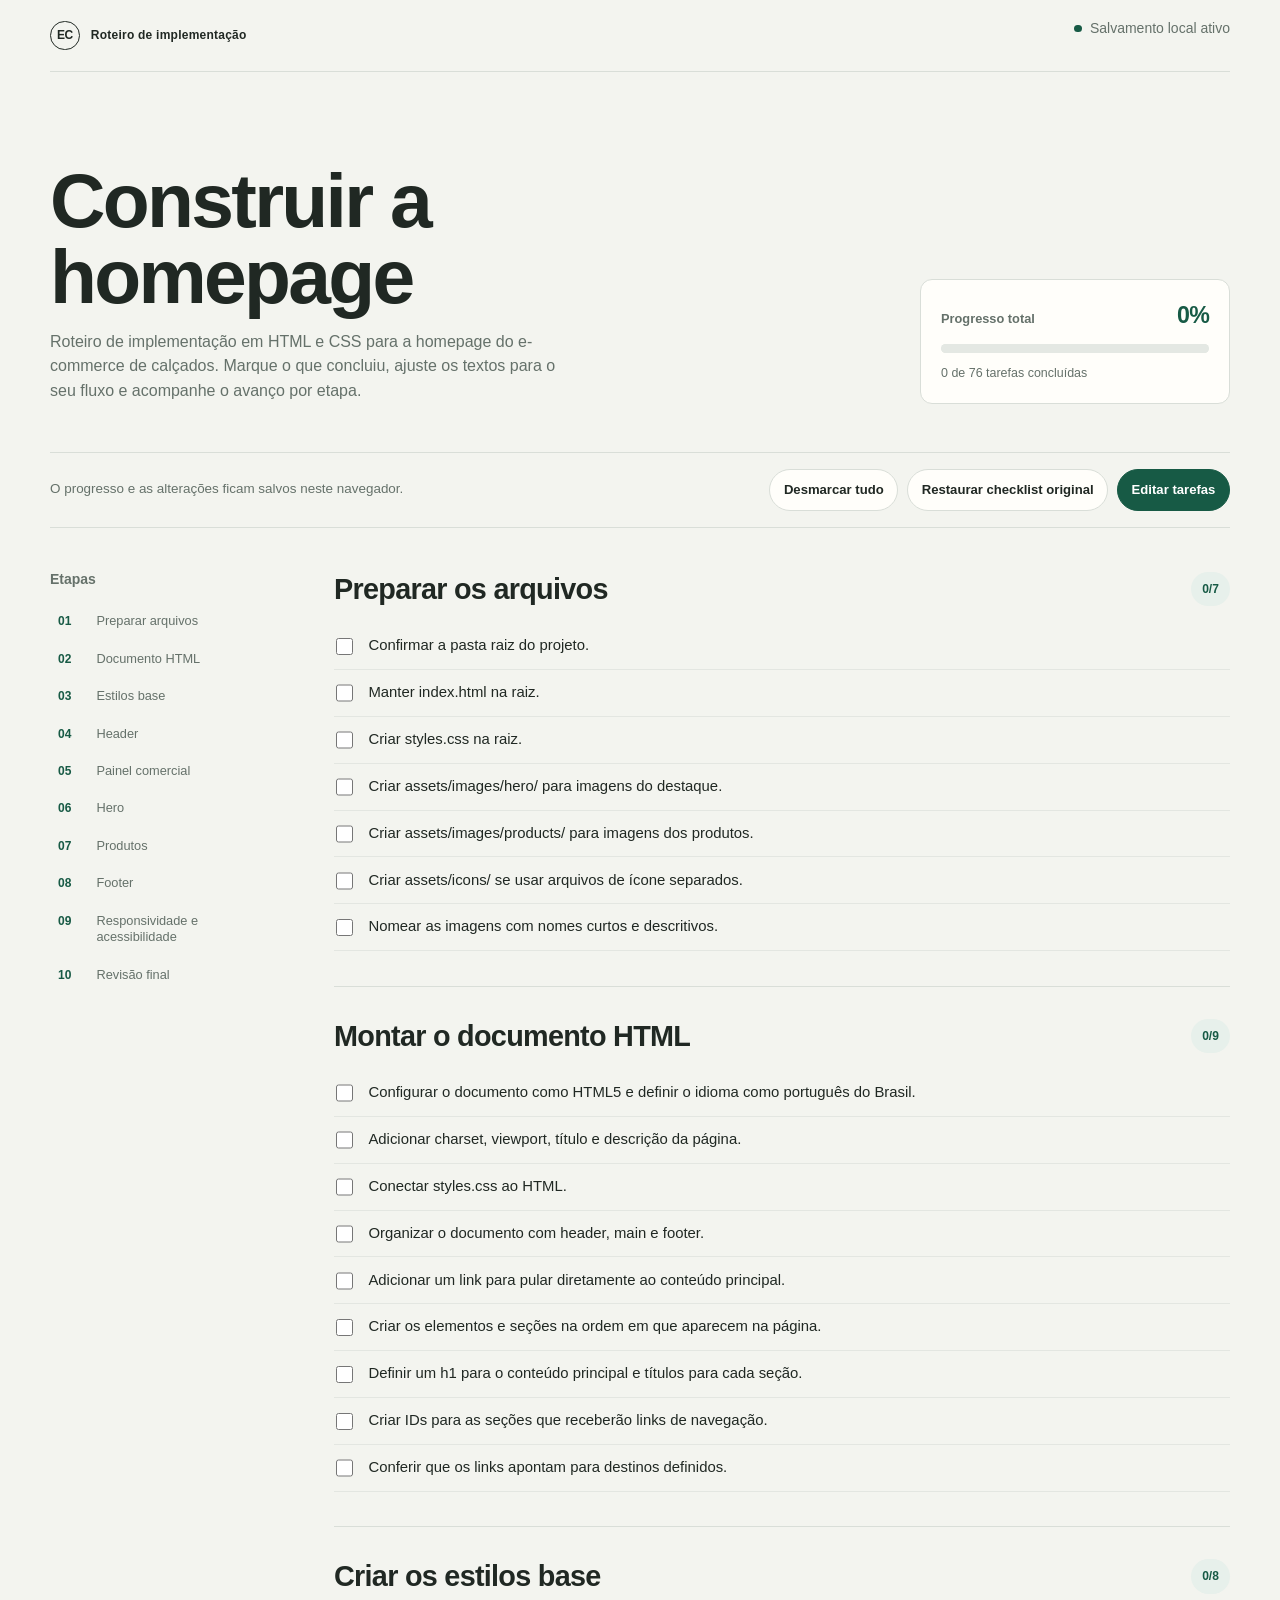
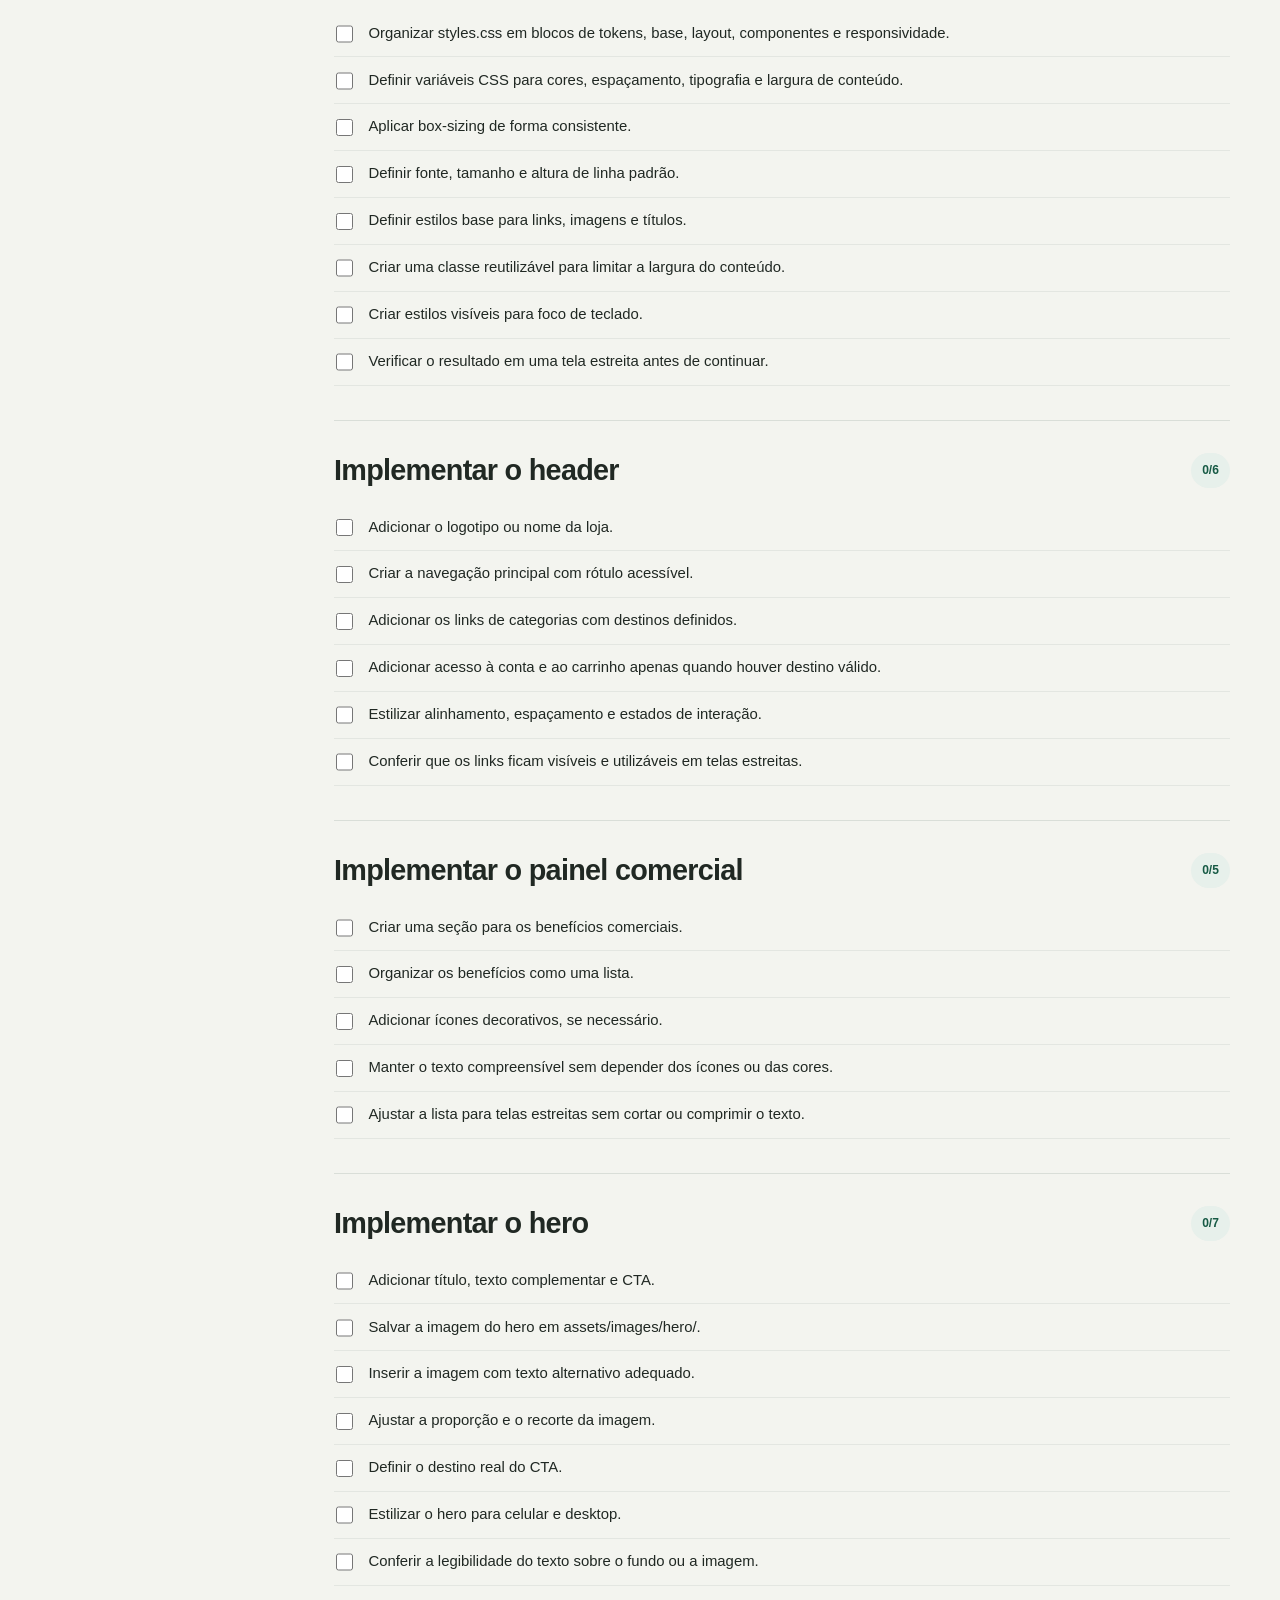
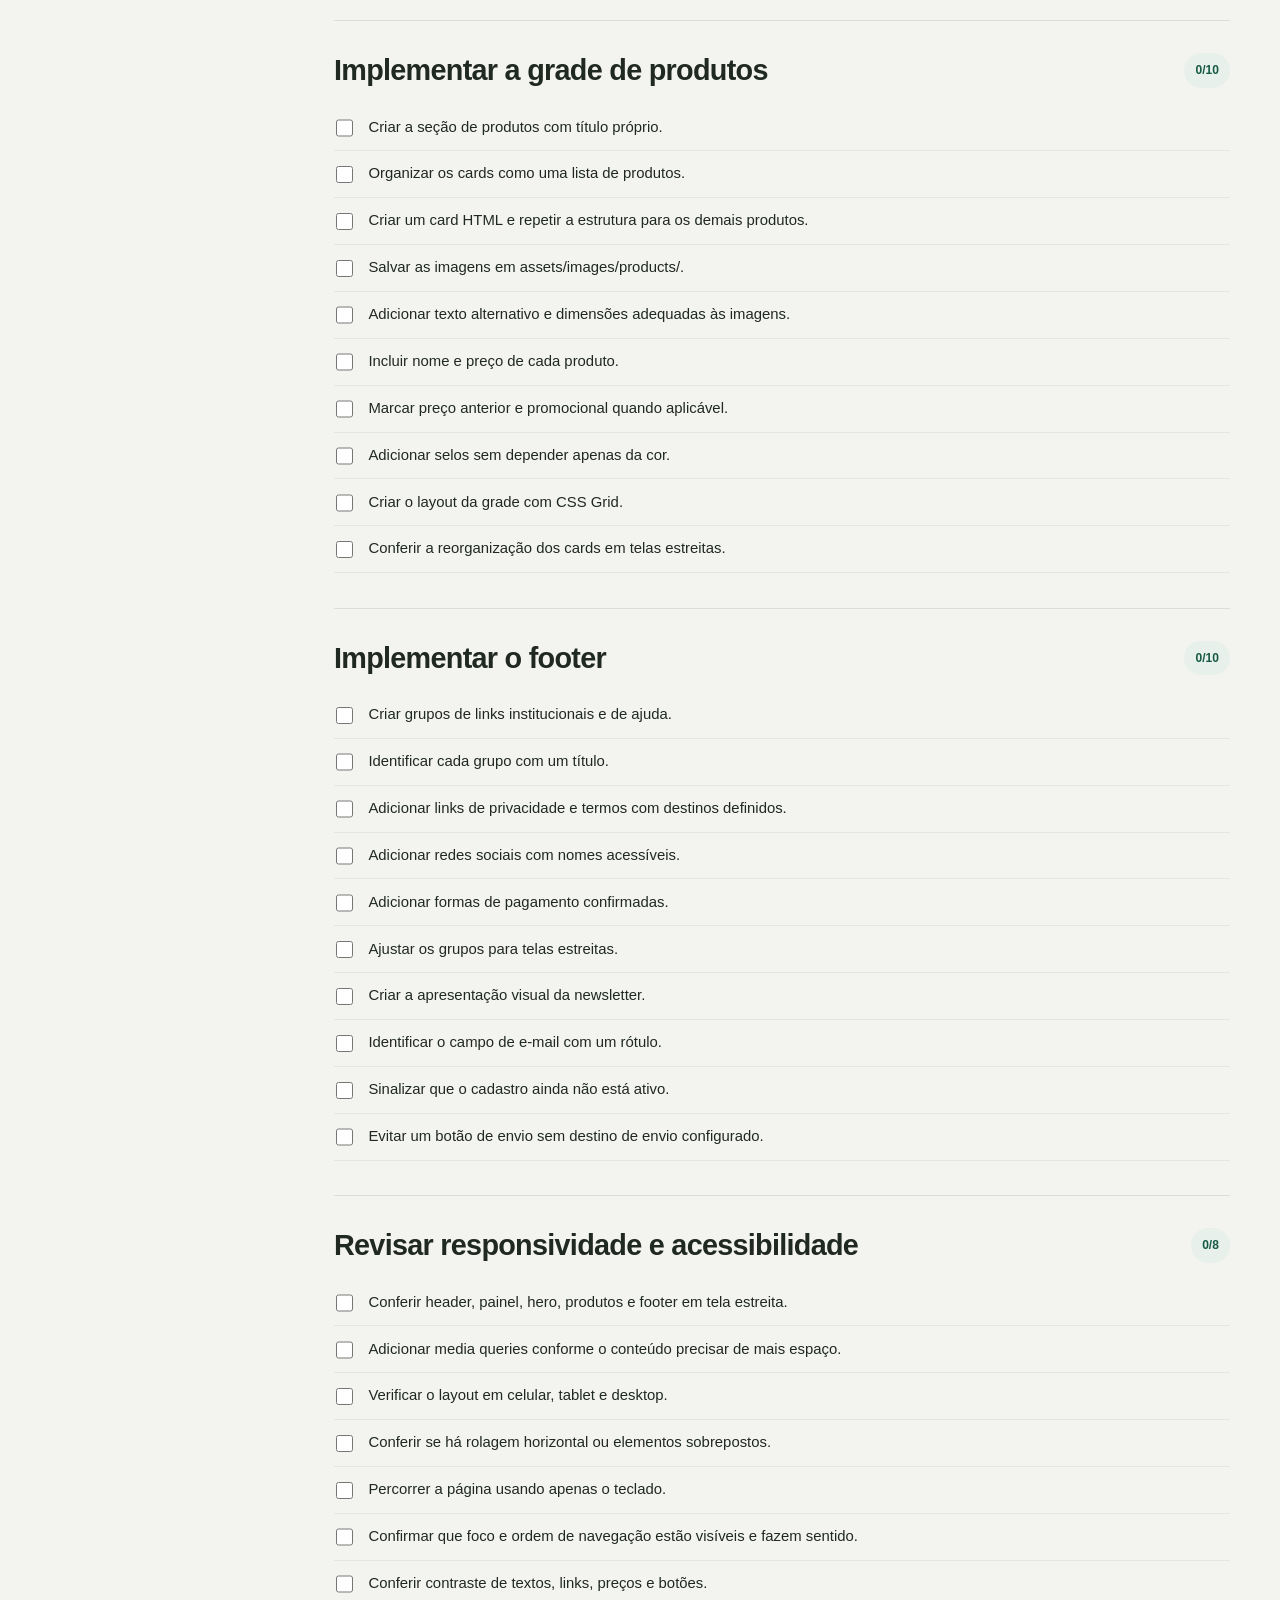
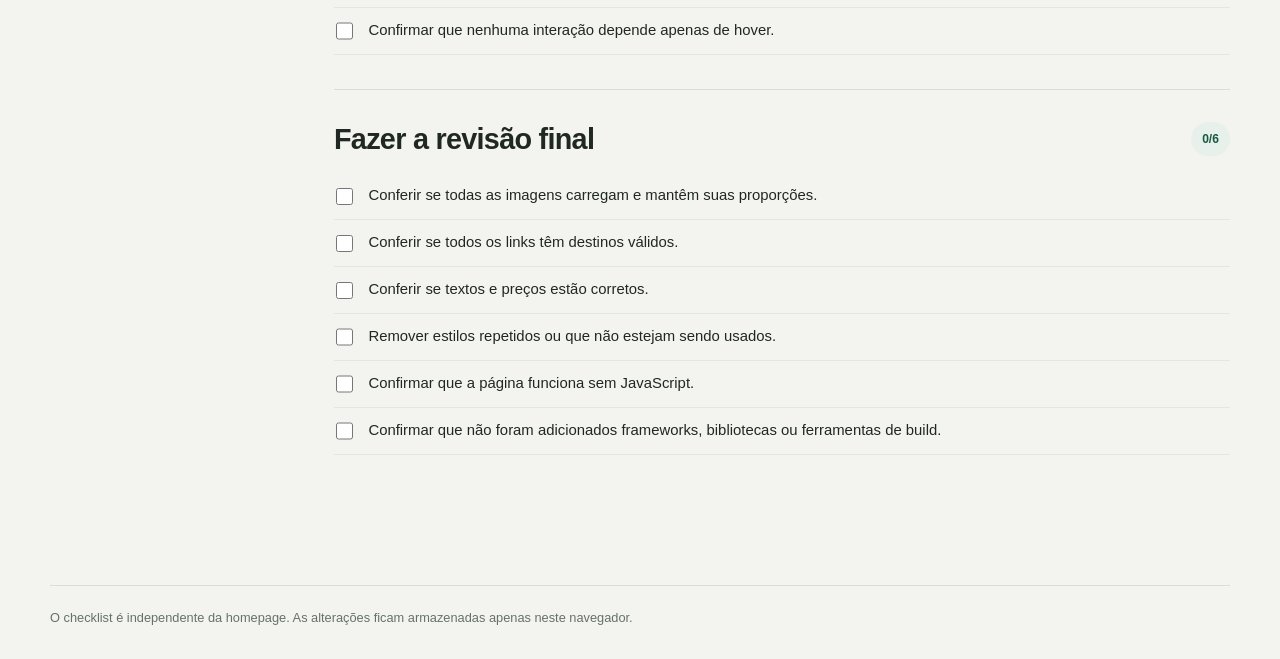
==== checklist-homepage.html @ cc25eddb "feat: adiciona estrutura inicial de pastas e arquivos do projeto + arquivo html de planejamento de d" ====
<!doctype html>
<html lang="pt-BR">
<head>
  <meta charset="utf-8">
  <meta name="viewport" content="width=device-width, initial-scale=1">
  <meta name="theme-color" content="#f3f4ef">
  <meta name="description" content="Checklist editável para acompanhar a construção da homepage do e-commerce de calçados.">
  <title>Checklist de desenvolvimento — Homepage</title>
  <style>
    :root {
      color-scheme: light;
      --paper: #f3f4ef;
      --surface: #fffefa;
      --ink: #202823;
      --muted: #65716a;
      --line: #d9ded8;
      --accent: #175a45;
      --accent-soft: #e7f0eb;
      --danger: #a34432;
      --focus: #b4532e;
      --content-width: 1180px;
      --radius: 12px;
      font-family: "Avenir Next", Avenir, "Segoe UI", sans-serif;
      font-synthesis: none;
      text-rendering: optimizeLegibility;
    }

    *,
    *::before,
    *::after {
      box-sizing: border-box;
    }

    html {
      scroll-behavior: smooth;
      scroll-padding-top: 1.5rem;
    }

    body {
      min-width: 320px;
      margin: 0;
      background: var(--paper);
      color: var(--ink);
      font-size: 1rem;
      line-height: 1.55;
    }

    button,
    input {
      font: inherit;
    }

    button,
    a,
    input {
      -webkit-tap-highlight-color: transparent;
    }

    a {
      color: inherit;
    }

    button:focus-visible,
    a:focus-visible,
    input:focus-visible,
    [contenteditable="true"]:focus-visible {
      outline: 3px solid var(--focus);
      outline-offset: 3px;
    }

    button {
      color: inherit;
    }

    [hidden] {
      display: none !important;
    }

    .skip-link {
      position: fixed;
      z-index: 10;
      top: 0.75rem;
      left: 0.75rem;
      transform: translateY(-160%);
      padding: 0.65rem 0.85rem;
      border-radius: 6px;
      background: var(--ink);
      color: white;
    }

    .skip-link:focus {
      transform: translateY(0);
    }

    .page-shell {
      width: min(calc(100% - 2.5rem), var(--content-width));
      margin-inline: auto;
    }

    .topbar {
      display: flex;
      align-items: center;
      justify-content: space-between;
      min-height: 4.5rem;
      border-bottom: 1px solid var(--line);
      gap: 1rem;
    }

    .wordmark {
      display: inline-flex;
      align-items: center;
      gap: 0.7rem;
      color: var(--ink);
      font-size: 0.75rem;
      font-weight: 750;
      letter-spacing: 0.02em;
      text-decoration: none;
    }

    .wordmark-mark {
      display: grid;
      width: 1.85rem;
      aspect-ratio: 1;
      place-items: center;
      border: 1px solid var(--ink);
      border-radius: 50%;
      font-size: 0.75rem;
      letter-spacing: -0.04em;
    }

    .save-status {
      display: inline-flex;
      align-items: center;
      gap: 0.5rem;
      color: var(--muted);
      font-size: 0.875rem;
    }

    .save-status::before {
      width: 0.48rem;
      height: 0.48rem;
      border-radius: 50%;
      background: var(--accent);
      content: "";
    }

    .save-status[data-state="error"] {
      color: var(--danger);
    }

    .save-status[data-state="error"]::before {
      background: var(--danger);
    }

    .intro {
      display: grid;
      grid-template-columns: minmax(0, 1fr) minmax(240px, 310px);
      align-items: end;
      gap: clamp(2rem, 6vw, 5.5rem);
      padding-block: clamp(3.25rem, 7vw, 6rem) 3rem;
    }

    h1,
    h2,
    p {
      margin-top: 0;
    }

    h1 {
      max-width: 12ch;
      margin-bottom: 1rem;
      font-size: clamp(2.7rem, 6vw, 5.1rem);
      font-weight: 650;
      letter-spacing: -0.035em;
      line-height: 0.99;
    }

    .intro-copy {
      max-width: 58ch;
      margin-bottom: 0;
      color: var(--muted);
    }

    .progress-panel {
      padding: 1.15rem 1.25rem 1.25rem;
      border: 1px solid var(--line);
      border-radius: var(--radius);
      background: var(--surface);
    }

    .progress-panel-top {
      display: flex;
      align-items: baseline;
      justify-content: space-between;
      gap: 1rem;
      margin-bottom: 0.65rem;
    }

    .progress-label {
      margin: 0;
      color: var(--muted);
      font-size: 0.8rem;
      font-weight: 650;
    }

    .progress-value {
      color: var(--accent);
      font-size: 1.45rem;
      font-weight: 750;
      letter-spacing: -0.035em;
      font-variant-numeric: tabular-nums;
    }

    progress {
      display: block;
      width: 100%;
      height: 0.55rem;
      overflow: hidden;
      appearance: none;
      border: 0;
      border-radius: 999px;
      background: #e4e8e3;
    }

    progress::-webkit-progress-bar {
      border-radius: 999px;
      background: #e4e8e3;
    }

    progress::-webkit-progress-value {
      border-radius: 999px;
      background: var(--accent);
      transition: width 180ms ease-out;
    }

    progress::-moz-progress-bar {
      border-radius: 999px;
      background: var(--accent);
    }

    .progress-count {
      margin: 0.65rem 0 0;
      color: var(--muted);
      font-size: 0.78rem;
      font-variant-numeric: tabular-nums;
    }

    .toolbar {
      display: flex;
      align-items: center;
      justify-content: space-between;
      gap: 1rem;
      padding: 1rem 0;
      border-top: 1px solid var(--line);
      border-bottom: 1px solid var(--line);
    }

    .toolbar-note {
      margin: 0;
      color: var(--muted);
      font-size: 0.84rem;
    }

    .toolbar-actions {
      display: flex;
      flex-wrap: wrap;
      justify-content: flex-end;
      gap: 0.55rem;
    }

    .button {
      display: inline-flex;
      min-height: 2.6rem;
      align-items: center;
      justify-content: center;
      gap: 0.45rem;
      padding: 0.55rem 0.85rem;
      border: 1px solid var(--line);
      border-radius: 999px;
      background: var(--surface);
      cursor: pointer;
      font-size: 0.82rem;
      font-weight: 680;
      line-height: 1.15;
      transition: background-color 140ms ease, border-color 140ms ease, transform 140ms ease;
    }

    .button:hover {
      border-color: #9aa99f;
      background: #f7faf6;
    }

    .button:active {
      transform: translateY(1px);
    }

    .button-primary {
      border-color: var(--accent);
      background: var(--accent);
      color: white;
    }

    .button-primary:hover {
      border-color: #104735;
      background: #104735;
    }

    .button-small {
      min-height: 2.1rem;
      padding: 0.5rem 0.75rem;
      font-size: 0.76rem;
    }

    .workspace {
      display: grid;
      grid-template-columns: 220px minmax(0, 1fr);
      align-items: start;
      gap: clamp(2rem, 5vw, 4.5rem);
      padding-block: 2.25rem 6rem;
    }

    .stage-nav {
      position: sticky;
      top: 1.5rem;
      padding-block: 0.35rem;
    }

    .stage-nav-title {
      margin: 0 0 0.85rem;
      color: var(--muted);
      font-size: 0.875rem;
      font-weight: 750;
    }

    .stage-nav-list {
      display: grid;
      gap: 0.2rem;
      margin: 0;
      padding: 0;
      list-style: none;
    }

    .stage-nav a {
      display: grid;
      grid-template-columns: 2rem minmax(0, 1fr);
      align-items: baseline;
      gap: 0.4rem;
      padding: 0.55rem 0.5rem;
      border-radius: 6px;
      color: var(--muted);
      font-size: 0.8rem;
      line-height: 1.3;
      text-decoration: none;
    }

    .stage-nav a:hover {
      background: var(--accent-soft);
      color: var(--ink);
    }

    .nav-number {
      color: var(--accent);
      font-size: 0.75rem;
      font-variant-numeric: tabular-nums;
      font-weight: 750;
    }

    .stages {
      min-width: 0;
    }

    .stage {
      padding-block: 0.5rem 2.15rem;
      scroll-margin-top: 1.5rem;
    }

    .stage + .stage {
      padding-top: 2rem;
      border-top: 1px solid var(--line);
    }

    .stage-heading {
      display: flex;
      align-items: end;
      justify-content: space-between;
      gap: 1.25rem;
      margin-bottom: 1.05rem;
    }

    .stage h2 {
      margin-bottom: 0;
      font-size: clamp(1.35rem, 2.5vw, 1.8rem);
      font-weight: 680;
      letter-spacing: -0.025em;
      line-height: 1.2;
    }

    .stage-count {
      flex: 0 0 auto;
      padding: 0.5rem 0.7rem;
      border-radius: 999px;
      background: var(--accent-soft);
      color: var(--accent);
      font-size: 0.75rem;
      font-variant-numeric: tabular-nums;
      font-weight: 700;
    }

    .task-list {
      margin: 0;
      padding: 0;
      list-style: none;
    }

    .task-item {
      display: grid;
      grid-template-columns: 1.25rem minmax(0, 1fr) auto;
      align-items: start;
      gap: 0.8rem;
      padding: 0.76rem 0.1rem;
      border-bottom: 1px solid #e3e6e1;
    }

    .task-checkbox {
      width: 1.1rem;
      height: 1.1rem;
      margin: 0.15rem 0 0;
      accent-color: var(--accent);
      cursor: pointer;
    }

    .task-label {
      min-width: 0;
      cursor: pointer;
      font-size: 0.93rem;
      line-height: 1.45;
    }

    .task-copy {
      display: inline-block;
      min-width: 1ch;
      border-radius: 3px;
    }

    .task-item.is-complete .task-copy {
      color: #69756e;
      text-decoration: line-through;
      text-decoration-color: #9baa9f;
      text-decoration-thickness: 1px;
    }

    .task-copy[contenteditable="true"] {
      padding: 0.5rem 0.6rem;
      background: #f0f4ef;
      color: var(--ink);
      cursor: text;
      text-decoration: none;
    }

    .remove-task {
      min-height: 2.2rem;
      padding: 0.5rem 0.7rem;
      border: 1px solid transparent;
      border-radius: 999px;
      background: transparent;
      color: var(--danger);
      cursor: pointer;
      font-size: 0.75rem;
      font-weight: 650;
    }

    .remove-task:hover {
      border-color: #e7c8c1;
      background: #fbefec;
    }

    .add-task {
      margin-top: 0.85rem;
      border-style: dashed;
      color: var(--accent);
    }

    .empty-stage {
      margin: 0;
      padding-block: 0.7rem;
      color: var(--muted);
      font-size: 0.85rem;
    }

    .footer-note {
      padding-block: 1.35rem 2rem;
      border-top: 1px solid var(--line);
      color: var(--muted);
      font-size: 0.8rem;
    }

    .footer-note p {
      margin: 0;
    }

    .visually-hidden {
      position: absolute;
      width: 1px;
      height: 1px;
      padding: 0;
      overflow: hidden;
      clip: rect(0, 0, 0, 0);
      white-space: nowrap;
      border: 0;
    }

    @media (max-width: 760px) {
      .page-shell {
        width: min(calc(100% - 2rem), var(--content-width));
      }

      .intro {
        grid-template-columns: 1fr;
        align-items: start;
        gap: 1.7rem;
        padding-block: 3.2rem 2.2rem;
      }

      .progress-panel {
        max-width: 480px;
      }

      .workspace {
        grid-template-columns: 1fr;
        gap: 1.8rem;
        padding-top: 1.35rem;
      }

      .stage-nav {
        position: static;
        padding: 0 0 1.1rem;
        border-bottom: 1px solid var(--line);
      }

      .stage-nav-list {
        display: flex;
        overflow-x: auto;
        gap: 0.35rem;
        padding-bottom: 0.2rem;
        scrollbar-width: thin;
      }

      .stage-nav-list li {
        flex: 0 0 auto;
      }

      .stage-nav a {
        grid-template-columns: auto auto;
        align-items: center;
        gap: 0.35rem;
        min-height: 2.5rem;
        padding-inline: 0.65rem;
        border: 1px solid var(--line);
        background: var(--surface);
        white-space: nowrap;
      }

      .stage-nav-title {
        margin-bottom: 0.55rem;
      }
    }

    @media (max-width: 520px) {
      .page-shell {
        width: min(calc(100% - 1.4rem), var(--content-width));
      }

      .topbar {
        flex-wrap: wrap;
        min-height: 3.9rem;
        padding-block: 0.7rem;
      }

      .wordmark {
        gap: 0.45rem;
        font-size: 0.75rem;
      }

      .wordmark-mark {
        width: 1.85rem;
      }

      .save-status {
        max-width: 10rem;
        font-size: 0.75rem;
      }

      .intro {
        padding-top: 2.8rem;
      }

      h1 {
        font-size: clamp(2.55rem, 14vw, 4rem);
      }

      .toolbar {
        align-items: flex-start;
        flex-direction: column;
      }

      .toolbar-actions {
        justify-content: flex-start;
      }

      .task-item {
        grid-template-columns: 1.15rem minmax(0, 1fr) auto;
        gap: 0.6rem;
      }

      .task-label {
        font-size: 0.88rem;
      }

      .remove-task {
        padding-inline: 0.5rem;
        font-size: 0.75rem;
      }
    }

    @media (prefers-reduced-motion: reduce) {
      html {
        scroll-behavior: auto;
      }

      *,
      *::before,
      *::after {
        scroll-behavior: auto !important;
        transition-duration: 0.01ms !important;
      }
    }

    @media print {
      :root {
        --paper: #fff;
        --surface: #fff;
        --ink: #111;
        --muted: #444;
        --line: #bbb;
      }

      body {
        background: #fff;
        font-size: 10pt;
      }

      .page-shell {
        width: 100%;
      }

      .topbar,
      .toolbar,
      .stage-nav,
      .progress-panel,
      .editor-only,
      .remove-task,
      .add-task,
      .footer-note {
        display: none !important;
      }

      .intro {
        display: block;
        padding: 0 0 1rem;
      }

      h1 {
        max-width: none;
        font-size: 26pt;
      }

      .workspace {
        display: block;
        padding: 0;
      }

      .stage,
      .stage + .stage {
        padding-block: 0.7rem;
        break-inside: avoid;
      }

      .task-item {
        padding-block: 0.35rem;
      }
    }
  </style>
</head>
<body>
  <a class="skip-link" href="#conteudo">Pular para o checklist</a>

  <div class="page-shell" id="inicio">
    <header class="topbar">
      <a class="wordmark" href="#inicio" aria-label="Checklist da homepage, início">
        <span class="wordmark-mark" aria-hidden="true">EC</span>
        <span>Roteiro de implementação</span>
      </a>
      <p class="save-status" id="saveStatus" role="status" aria-live="polite" data-state="ready">Salvamento local ativo</p>
    </header>

    <main id="conteudo">
      <section class="intro" aria-labelledby="page-title">
        <div>
          <h1 id="page-title">Construir a homepage</h1>
          <p class="intro-copy">Roteiro de implementação em HTML e CSS para a homepage do e-commerce de calçados. Marque o que concluiu, ajuste os textos para o seu fluxo e acompanhe o avanço por etapa.</p>
        </div>

        <div class="progress-panel" aria-label="Progresso geral">
          <div class="progress-panel-top">
            <p class="progress-label">Progresso total</p>
            <strong class="progress-value" id="progressPercent">0%</strong>
          </div>
          <progress id="overallProgress" value="0" max="100" aria-label="Progresso do checklist">0%</progress>
          <p class="progress-count" id="progressCount" aria-live="polite">0 de 76 tarefas concluídas</p>
        </div>
      </section>

      <section class="toolbar" aria-label="Ações do checklist">
        <p class="toolbar-note" id="editHint">O progresso e as alterações ficam salvos neste navegador.</p>
        <div class="toolbar-actions">
          <button class="button" id="resetProgress" type="button">Desmarcar tudo</button>
          <button class="button" id="restoreOriginal" type="button">Restaurar checklist original</button>
          <button class="button button-primary" id="toggleEdit" type="button" aria-pressed="false">Editar tarefas</button>
        </div>
      </section>

      <div class="workspace">
        <aside class="stage-nav" aria-label="Navegação do checklist">
          <p class="stage-nav-title">Etapas</p>
          <nav aria-label="Ir para etapa">
            <ol class="stage-nav-list">
              <li><a href="#arquivos"><span class="nav-number">01</span><span>Preparar arquivos</span></a></li>
              <li><a href="#html"><span class="nav-number">02</span><span>Documento HTML</span></a></li>
              <li><a href="#estilos"><span class="nav-number">03</span><span>Estilos base</span></a></li>
              <li><a href="#header"><span class="nav-number">04</span><span>Header</span></a></li>
              <li><a href="#painel"><span class="nav-number">05</span><span>Painel comercial</span></a></li>
              <li><a href="#hero"><span class="nav-number">06</span><span>Hero</span></a></li>
              <li><a href="#produtos"><span class="nav-number">07</span><span>Produtos</span></a></li>
              <li><a href="#footer"><span class="nav-number">08</span><span>Footer</span></a></li>
              <li><a href="#revisao"><span class="nav-number">09</span><span>Responsividade e acessibilidade</span></a></li>
              <li><a href="#final"><span class="nav-number">10</span><span>Revisão final</span></a></li>
            </ol>
          </nav>
        </aside>

        <div class="stages" id="stages">
          <section class="stage" id="arquivos" data-stage-id="arquivos" aria-labelledby="title-arquivos">
            <div class="stage-heading">
              <div><h2 id="title-arquivos">Preparar os arquivos</h2></div>
              <span class="stage-count" data-stage-count>0/7</span>
            </div>
            <ol class="task-list">
              <li class="task-item" data-task-id="01-01"><input class="task-checkbox" type="checkbox" id="task-01-01"><label class="task-label" for="task-01-01"><span class="task-copy">Confirmar a pasta raiz do projeto.</span></label><button class="remove-task" type="button" hidden>Remover</button></li>
              <li class="task-item" data-task-id="01-02"><input class="task-checkbox" type="checkbox" id="task-01-02"><label class="task-label" for="task-01-02"><span class="task-copy">Manter index.html na raiz.</span></label><button class="remove-task" type="button" hidden>Remover</button></li>
              <li class="task-item" data-task-id="01-03"><input class="task-checkbox" type="checkbox" id="task-01-03"><label class="task-label" for="task-01-03"><span class="task-copy">Criar styles.css na raiz.</span></label><button class="remove-task" type="button" hidden>Remover</button></li>
              <li class="task-item" data-task-id="01-04"><input class="task-checkbox" type="checkbox" id="task-01-04"><label class="task-label" for="task-01-04"><span class="task-copy">Criar assets/images/hero/ para imagens do destaque.</span></label><button class="remove-task" type="button" hidden>Remover</button></li>
              <li class="task-item" data-task-id="01-05"><input class="task-checkbox" type="checkbox" id="task-01-05"><label class="task-label" for="task-01-05"><span class="task-copy">Criar assets/images/products/ para imagens dos produtos.</span></label><button class="remove-task" type="button" hidden>Remover</button></li>
              <li class="task-item" data-task-id="01-06"><input class="task-checkbox" type="checkbox" id="task-01-06"><label class="task-label" for="task-01-06"><span class="task-copy">Criar assets/icons/ se usar arquivos de ícone separados.</span></label><button class="remove-task" type="button" hidden>Remover</button></li>
              <li class="task-item" data-task-id="01-07"><input class="task-checkbox" type="checkbox" id="task-01-07"><label class="task-label" for="task-01-07"><span class="task-copy">Nomear as imagens com nomes curtos e descritivos.</span></label><button class="remove-task" type="button" hidden>Remover</button></li>
            </ol>
            <p class="empty-stage" hidden>Nenhuma tarefa nesta etapa.</p>
            <button class="button button-small add-task editor-only" type="button" hidden>+ Adicionar tarefa</button>
          </section>

          <section class="stage" id="html" data-stage-id="html" aria-labelledby="title-html">
            <div class="stage-heading">
              <div><h2 id="title-html">Montar o documento HTML</h2></div>
              <span class="stage-count" data-stage-count>0/9</span>
            </div>
            <ol class="task-list">
              <li class="task-item" data-task-id="02-01"><input class="task-checkbox" type="checkbox" id="task-02-01"><label class="task-label" for="task-02-01"><span class="task-copy">Configurar o documento como HTML5 e definir o idioma como português do Brasil.</span></label><button class="remove-task" type="button" hidden>Remover</button></li>
              <li class="task-item" data-task-id="02-02"><input class="task-checkbox" type="checkbox" id="task-02-02"><label class="task-label" for="task-02-02"><span class="task-copy">Adicionar charset, viewport, título e descrição da página.</span></label><button class="remove-task" type="button" hidden>Remover</button></li>
              <li class="task-item" data-task-id="02-03"><input class="task-checkbox" type="checkbox" id="task-02-03"><label class="task-label" for="task-02-03"><span class="task-copy">Conectar styles.css ao HTML.</span></label><button class="remove-task" type="button" hidden>Remover</button></li>
              <li class="task-item" data-task-id="02-04"><input class="task-checkbox" type="checkbox" id="task-02-04"><label class="task-label" for="task-02-04"><span class="task-copy">Organizar o documento com header, main e footer.</span></label><button class="remove-task" type="button" hidden>Remover</button></li>
              <li class="task-item" data-task-id="02-05"><input class="task-checkbox" type="checkbox" id="task-02-05"><label class="task-label" for="task-02-05"><span class="task-copy">Adicionar um link para pular diretamente ao conteúdo principal.</span></label><button class="remove-task" type="button" hidden>Remover</button></li>
              <li class="task-item" data-task-id="02-06"><input class="task-checkbox" type="checkbox" id="task-02-06"><label class="task-label" for="task-02-06"><span class="task-copy">Criar os elementos e seções na ordem em que aparecem na página.</span></label><button class="remove-task" type="button" hidden>Remover</button></li>
              <li class="task-item" data-task-id="02-07"><input class="task-checkbox" type="checkbox" id="task-02-07"><label class="task-label" for="task-02-07"><span class="task-copy">Definir um h1 para o conteúdo principal e títulos para cada seção.</span></label><button class="remove-task" type="button" hidden>Remover</button></li>
              <li class="task-item" data-task-id="02-08"><input class="task-checkbox" type="checkbox" id="task-02-08"><label class="task-label" for="task-02-08"><span class="task-copy">Criar IDs para as seções que receberão links de navegação.</span></label><button class="remove-task" type="button" hidden>Remover</button></li>
              <li class="task-item" data-task-id="02-09"><input class="task-checkbox" type="checkbox" id="task-02-09"><label class="task-label" for="task-02-09"><span class="task-copy">Conferir que os links apontam para destinos definidos.</span></label><button class="remove-task" type="button" hidden>Remover</button></li>
            </ol>
            <p class="empty-stage" hidden>Nenhuma tarefa nesta etapa.</p>
            <button class="button button-small add-task editor-only" type="button" hidden>+ Adicionar tarefa</button>
          </section>

          <section class="stage" id="estilos" data-stage-id="estilos" aria-labelledby="title-estilos">
            <div class="stage-heading">
              <div><h2 id="title-estilos">Criar os estilos base</h2></div>
              <span class="stage-count" data-stage-count>0/8</span>
            </div>
            <ol class="task-list">
              <li class="task-item" data-task-id="03-01"><input class="task-checkbox" type="checkbox" id="task-03-01"><label class="task-label" for="task-03-01"><span class="task-copy">Organizar styles.css em blocos de tokens, base, layout, componentes e responsividade.</span></label><button class="remove-task" type="button" hidden>Remover</button></li>
              <li class="task-item" data-task-id="03-02"><input class="task-checkbox" type="checkbox" id="task-03-02"><label class="task-label" for="task-03-02"><span class="task-copy">Definir variáveis CSS para cores, espaçamento, tipografia e largura de conteúdo.</span></label><button class="remove-task" type="button" hidden>Remover</button></li>
              <li class="task-item" data-task-id="03-03"><input class="task-checkbox" type="checkbox" id="task-03-03"><label class="task-label" for="task-03-03"><span class="task-copy">Aplicar box-sizing de forma consistente.</span></label><button class="remove-task" type="button" hidden>Remover</button></li>
              <li class="task-item" data-task-id="03-04"><input class="task-checkbox" type="checkbox" id="task-03-04"><label class="task-label" for="task-03-04"><span class="task-copy">Definir fonte, tamanho e altura de linha padrão.</span></label><button class="remove-task" type="button" hidden>Remover</button></li>
              <li class="task-item" data-task-id="03-05"><input class="task-checkbox" type="checkbox" id="task-03-05"><label class="task-label" for="task-03-05"><span class="task-copy">Definir estilos base para links, imagens e títulos.</span></label><button class="remove-task" type="button" hidden>Remover</button></li>
              <li class="task-item" data-task-id="03-06"><input class="task-checkbox" type="checkbox" id="task-03-06"><label class="task-label" for="task-03-06"><span class="task-copy">Criar uma classe reutilizável para limitar a largura do conteúdo.</span></label><button class="remove-task" type="button" hidden>Remover</button></li>
              <li class="task-item" data-task-id="03-07"><input class="task-checkbox" type="checkbox" id="task-03-07"><label class="task-label" for="task-03-07"><span class="task-copy">Criar estilos visíveis para foco de teclado.</span></label><button class="remove-task" type="button" hidden>Remover</button></li>
              <li class="task-item" data-task-id="03-08"><input class="task-checkbox" type="checkbox" id="task-03-08"><label class="task-label" for="task-03-08"><span class="task-copy">Verificar o resultado em uma tela estreita antes de continuar.</span></label><button class="remove-task" type="button" hidden>Remover</button></li>
            </ol>
            <p class="empty-stage" hidden>Nenhuma tarefa nesta etapa.</p>
            <button class="button button-small add-task editor-only" type="button" hidden>+ Adicionar tarefa</button>
          </section>

          <section class="stage" id="header" data-stage-id="header" aria-labelledby="title-header">
            <div class="stage-heading">
              <div><h2 id="title-header">Implementar o header</h2></div>
              <span class="stage-count" data-stage-count>0/6</span>
            </div>
            <ol class="task-list">
              <li class="task-item" data-task-id="04-01"><input class="task-checkbox" type="checkbox" id="task-04-01"><label class="task-label" for="task-04-01"><span class="task-copy">Adicionar o logotipo ou nome da loja.</span></label><button class="remove-task" type="button" hidden>Remover</button></li>
              <li class="task-item" data-task-id="04-02"><input class="task-checkbox" type="checkbox" id="task-04-02"><label class="task-label" for="task-04-02"><span class="task-copy">Criar a navegação principal com rótulo acessível.</span></label><button class="remove-task" type="button" hidden>Remover</button></li>
              <li class="task-item" data-task-id="04-03"><input class="task-checkbox" type="checkbox" id="task-04-03"><label class="task-label" for="task-04-03"><span class="task-copy">Adicionar os links de categorias com destinos definidos.</span></label><button class="remove-task" type="button" hidden>Remover</button></li>
              <li class="task-item" data-task-id="04-04"><input class="task-checkbox" type="checkbox" id="task-04-04"><label class="task-label" for="task-04-04"><span class="task-copy">Adicionar acesso à conta e ao carrinho apenas quando houver destino válido.</span></label><button class="remove-task" type="button" hidden>Remover</button></li>
              <li class="task-item" data-task-id="04-05"><input class="task-checkbox" type="checkbox" id="task-04-05"><label class="task-label" for="task-04-05"><span class="task-copy">Estilizar alinhamento, espaçamento e estados de interação.</span></label><button class="remove-task" type="button" hidden>Remover</button></li>
              <li class="task-item" data-task-id="04-06"><input class="task-checkbox" type="checkbox" id="task-04-06"><label class="task-label" for="task-04-06"><span class="task-copy">Conferir que os links ficam visíveis e utilizáveis em telas estreitas.</span></label><button class="remove-task" type="button" hidden>Remover</button></li>
            </ol>
            <p class="empty-stage" hidden>Nenhuma tarefa nesta etapa.</p>
            <button class="button button-small add-task editor-only" type="button" hidden>+ Adicionar tarefa</button>
          </section>

          <section class="stage" id="painel" data-stage-id="painel" aria-labelledby="title-painel">
            <div class="stage-heading">
              <div><h2 id="title-painel">Implementar o painel comercial</h2></div>
              <span class="stage-count" data-stage-count>0/5</span>
            </div>
            <ol class="task-list">
              <li class="task-item" data-task-id="05-01"><input class="task-checkbox" type="checkbox" id="task-05-01"><label class="task-label" for="task-05-01"><span class="task-copy">Criar uma seção para os benefícios comerciais.</span></label><button class="remove-task" type="button" hidden>Remover</button></li>
              <li class="task-item" data-task-id="05-02"><input class="task-checkbox" type="checkbox" id="task-05-02"><label class="task-label" for="task-05-02"><span class="task-copy">Organizar os benefícios como uma lista.</span></label><button class="remove-task" type="button" hidden>Remover</button></li>
              <li class="task-item" data-task-id="05-03"><input class="task-checkbox" type="checkbox" id="task-05-03"><label class="task-label" for="task-05-03"><span class="task-copy">Adicionar ícones decorativos, se necessário.</span></label><button class="remove-task" type="button" hidden>Remover</button></li>
              <li class="task-item" data-task-id="05-04"><input class="task-checkbox" type="checkbox" id="task-05-04"><label class="task-label" for="task-05-04"><span class="task-copy">Manter o texto compreensível sem depender dos ícones ou das cores.</span></label><button class="remove-task" type="button" hidden>Remover</button></li>
              <li class="task-item" data-task-id="05-05"><input class="task-checkbox" type="checkbox" id="task-05-05"><label class="task-label" for="task-05-05"><span class="task-copy">Ajustar a lista para telas estreitas sem cortar ou comprimir o texto.</span></label><button class="remove-task" type="button" hidden>Remover</button></li>
            </ol>
            <p class="empty-stage" hidden>Nenhuma tarefa nesta etapa.</p>
            <button class="button button-small add-task editor-only" type="button" hidden>+ Adicionar tarefa</button>
          </section>

          <section class="stage" id="hero" data-stage-id="hero" aria-labelledby="title-hero">
            <div class="stage-heading">
              <div><h2 id="title-hero">Implementar o hero</h2></div>
              <span class="stage-count" data-stage-count>0/7</span>
            </div>
            <ol class="task-list">
              <li class="task-item" data-task-id="06-01"><input class="task-checkbox" type="checkbox" id="task-06-01"><label class="task-label" for="task-06-01"><span class="task-copy">Adicionar título, texto complementar e CTA.</span></label><button class="remove-task" type="button" hidden>Remover</button></li>
              <li class="task-item" data-task-id="06-02"><input class="task-checkbox" type="checkbox" id="task-06-02"><label class="task-label" for="task-06-02"><span class="task-copy">Salvar a imagem do hero em assets/images/hero/.</span></label><button class="remove-task" type="button" hidden>Remover</button></li>
              <li class="task-item" data-task-id="06-03"><input class="task-checkbox" type="checkbox" id="task-06-03"><label class="task-label" for="task-06-03"><span class="task-copy">Inserir a imagem com texto alternativo adequado.</span></label><button class="remove-task" type="button" hidden>Remover</button></li>
              <li class="task-item" data-task-id="06-04"><input class="task-checkbox" type="checkbox" id="task-06-04"><label class="task-label" for="task-06-04"><span class="task-copy">Ajustar a proporção e o recorte da imagem.</span></label><button class="remove-task" type="button" hidden>Remover</button></li>
              <li class="task-item" data-task-id="06-05"><input class="task-checkbox" type="checkbox" id="task-06-05"><label class="task-label" for="task-06-05"><span class="task-copy">Definir o destino real do CTA.</span></label><button class="remove-task" type="button" hidden>Remover</button></li>
              <li class="task-item" data-task-id="06-06"><input class="task-checkbox" type="checkbox" id="task-06-06"><label class="task-label" for="task-06-06"><span class="task-copy">Estilizar o hero para celular e desktop.</span></label><button class="remove-task" type="button" hidden>Remover</button></li>
              <li class="task-item" data-task-id="06-07"><input class="task-checkbox" type="checkbox" id="task-06-07"><label class="task-label" for="task-06-07"><span class="task-copy">Conferir a legibilidade do texto sobre o fundo ou a imagem.</span></label><button class="remove-task" type="button" hidden>Remover</button></li>
            </ol>
            <p class="empty-stage" hidden>Nenhuma tarefa nesta etapa.</p>
            <button class="button button-small add-task editor-only" type="button" hidden>+ Adicionar tarefa</button>
          </section>

          <section class="stage" id="produtos" data-stage-id="produtos" aria-labelledby="title-produtos">
            <div class="stage-heading">
              <div><h2 id="title-produtos">Implementar a grade de produtos</h2></div>
              <span class="stage-count" data-stage-count>0/10</span>
            </div>
            <ol class="task-list">
              <li class="task-item" data-task-id="07-01"><input class="task-checkbox" type="checkbox" id="task-07-01"><label class="task-label" for="task-07-01"><span class="task-copy">Criar a seção de produtos com título próprio.</span></label><button class="remove-task" type="button" hidden>Remover</button></li>
              <li class="task-item" data-task-id="07-02"><input class="task-checkbox" type="checkbox" id="task-07-02"><label class="task-label" for="task-07-02"><span class="task-copy">Organizar os cards como uma lista de produtos.</span></label><button class="remove-task" type="button" hidden>Remover</button></li>
              <li class="task-item" data-task-id="07-03"><input class="task-checkbox" type="checkbox" id="task-07-03"><label class="task-label" for="task-07-03"><span class="task-copy">Criar um card HTML e repetir a estrutura para os demais produtos.</span></label><button class="remove-task" type="button" hidden>Remover</button></li>
              <li class="task-item" data-task-id="07-04"><input class="task-checkbox" type="checkbox" id="task-07-04"><label class="task-label" for="task-07-04"><span class="task-copy">Salvar as imagens em assets/images/products/.</span></label><button class="remove-task" type="button" hidden>Remover</button></li>
              <li class="task-item" data-task-id="07-05"><input class="task-checkbox" type="checkbox" id="task-07-05"><label class="task-label" for="task-07-05"><span class="task-copy">Adicionar texto alternativo e dimensões adequadas às imagens.</span></label><button class="remove-task" type="button" hidden>Remover</button></li>
              <li class="task-item" data-task-id="07-06"><input class="task-checkbox" type="checkbox" id="task-07-06"><label class="task-label" for="task-07-06"><span class="task-copy">Incluir nome e preço de cada produto.</span></label><button class="remove-task" type="button" hidden>Remover</button></li>
              <li class="task-item" data-task-id="07-07"><input class="task-checkbox" type="checkbox" id="task-07-07"><label class="task-label" for="task-07-07"><span class="task-copy">Marcar preço anterior e promocional quando aplicável.</span></label><button class="remove-task" type="button" hidden>Remover</button></li>
              <li class="task-item" data-task-id="07-08"><input class="task-checkbox" type="checkbox" id="task-07-08"><label class="task-label" for="task-07-08"><span class="task-copy">Adicionar selos sem depender apenas da cor.</span></label><button class="remove-task" type="button" hidden>Remover</button></li>
              <li class="task-item" data-task-id="07-09"><input class="task-checkbox" type="checkbox" id="task-07-09"><label class="task-label" for="task-07-09"><span class="task-copy">Criar o layout da grade com CSS Grid.</span></label><button class="remove-task" type="button" hidden>Remover</button></li>
              <li class="task-item" data-task-id="07-10"><input class="task-checkbox" type="checkbox" id="task-07-10"><label class="task-label" for="task-07-10"><span class="task-copy">Conferir a reorganização dos cards em telas estreitas.</span></label><button class="remove-task" type="button" hidden>Remover</button></li>
            </ol>
            <p class="empty-stage" hidden>Nenhuma tarefa nesta etapa.</p>
            <button class="button button-small add-task editor-only" type="button" hidden>+ Adicionar tarefa</button>
          </section>

          <section class="stage" id="footer" data-stage-id="footer" aria-labelledby="title-footer">
            <div class="stage-heading">
              <div><h2 id="title-footer">Implementar o footer</h2></div>
              <span class="stage-count" data-stage-count>0/10</span>
            </div>
            <ol class="task-list">
              <li class="task-item" data-task-id="08-01"><input class="task-checkbox" type="checkbox" id="task-08-01"><label class="task-label" for="task-08-01"><span class="task-copy">Criar grupos de links institucionais e de ajuda.</span></label><button class="remove-task" type="button" hidden>Remover</button></li>
              <li class="task-item" data-task-id="08-02"><input class="task-checkbox" type="checkbox" id="task-08-02"><label class="task-label" for="task-08-02"><span class="task-copy">Identificar cada grupo com um título.</span></label><button class="remove-task" type="button" hidden>Remover</button></li>
              <li class="task-item" data-task-id="08-03"><input class="task-checkbox" type="checkbox" id="task-08-03"><label class="task-label" for="task-08-03"><span class="task-copy">Adicionar links de privacidade e termos com destinos definidos.</span></label><button class="remove-task" type="button" hidden>Remover</button></li>
              <li class="task-item" data-task-id="08-04"><input class="task-checkbox" type="checkbox" id="task-08-04"><label class="task-label" for="task-08-04"><span class="task-copy">Adicionar redes sociais com nomes acessíveis.</span></label><button class="remove-task" type="button" hidden>Remover</button></li>
              <li class="task-item" data-task-id="08-05"><input class="task-checkbox" type="checkbox" id="task-08-05"><label class="task-label" for="task-08-05"><span class="task-copy">Adicionar formas de pagamento confirmadas.</span></label><button class="remove-task" type="button" hidden>Remover</button></li>
              <li class="task-item" data-task-id="08-06"><input class="task-checkbox" type="checkbox" id="task-08-06"><label class="task-label" for="task-08-06"><span class="task-copy">Ajustar os grupos para telas estreitas.</span></label><button class="remove-task" type="button" hidden>Remover</button></li>
              <li class="task-item" data-task-id="08-07"><input class="task-checkbox" type="checkbox" id="task-08-07"><label class="task-label" for="task-08-07"><span class="task-copy">Criar a apresentação visual da newsletter.</span></label><button class="remove-task" type="button" hidden>Remover</button></li>
              <li class="task-item" data-task-id="08-08"><input class="task-checkbox" type="checkbox" id="task-08-08"><label class="task-label" for="task-08-08"><span class="task-copy">Identificar o campo de e-mail com um rótulo.</span></label><button class="remove-task" type="button" hidden>Remover</button></li>
              <li class="task-item" data-task-id="08-09"><input class="task-checkbox" type="checkbox" id="task-08-09"><label class="task-label" for="task-08-09"><span class="task-copy">Sinalizar que o cadastro ainda não está ativo.</span></label><button class="remove-task" type="button" hidden>Remover</button></li>
              <li class="task-item" data-task-id="08-10"><input class="task-checkbox" type="checkbox" id="task-08-10"><label class="task-label" for="task-08-10"><span class="task-copy">Evitar um botão de envio sem destino de envio configurado.</span></label><button class="remove-task" type="button" hidden>Remover</button></li>
            </ol>
            <p class="empty-stage" hidden>Nenhuma tarefa nesta etapa.</p>
            <button class="button button-small add-task editor-only" type="button" hidden>+ Adicionar tarefa</button>
          </section>

          <section class="stage" id="revisao" data-stage-id="revisao" aria-labelledby="title-revisao">
            <div class="stage-heading">
              <div><h2 id="title-revisao">Revisar responsividade e acessibilidade</h2></div>
              <span class="stage-count" data-stage-count>0/8</span>
            </div>
            <ol class="task-list">
              <li class="task-item" data-task-id="09-01"><input class="task-checkbox" type="checkbox" id="task-09-01"><label class="task-label" for="task-09-01"><span class="task-copy">Conferir header, painel, hero, produtos e footer em tela estreita.</span></label><button class="remove-task" type="button" hidden>Remover</button></li>
              <li class="task-item" data-task-id="09-02"><input class="task-checkbox" type="checkbox" id="task-09-02"><label class="task-label" for="task-09-02"><span class="task-copy">Adicionar media queries conforme o conteúdo precisar de mais espaço.</span></label><button class="remove-task" type="button" hidden>Remover</button></li>
              <li class="task-item" data-task-id="09-03"><input class="task-checkbox" type="checkbox" id="task-09-03"><label class="task-label" for="task-09-03"><span class="task-copy">Verificar o layout em celular, tablet e desktop.</span></label><button class="remove-task" type="button" hidden>Remover</button></li>
              <li class="task-item" data-task-id="09-04"><input class="task-checkbox" type="checkbox" id="task-09-04"><label class="task-label" for="task-09-04"><span class="task-copy">Conferir se há rolagem horizontal ou elementos sobrepostos.</span></label><button class="remove-task" type="button" hidden>Remover</button></li>
              <li class="task-item" data-task-id="09-05"><input class="task-checkbox" type="checkbox" id="task-09-05"><label class="task-label" for="task-09-05"><span class="task-copy">Percorrer a página usando apenas o teclado.</span></label><button class="remove-task" type="button" hidden>Remover</button></li>
              <li class="task-item" data-task-id="09-06"><input class="task-checkbox" type="checkbox" id="task-09-06"><label class="task-label" for="task-09-06"><span class="task-copy">Confirmar que foco e ordem de navegação estão visíveis e fazem sentido.</span></label><button class="remove-task" type="button" hidden>Remover</button></li>
              <li class="task-item" data-task-id="09-07"><input class="task-checkbox" type="checkbox" id="task-09-07"><label class="task-label" for="task-09-07"><span class="task-copy">Conferir contraste de textos, links, preços e botões.</span></label><button class="remove-task" type="button" hidden>Remover</button></li>
              <li class="task-item" data-task-id="09-08"><input class="task-checkbox" type="checkbox" id="task-09-08"><label class="task-label" for="task-09-08"><span class="task-copy">Confirmar que nenhuma interação depende apenas de hover.</span></label><button class="remove-task" type="button" hidden>Remover</button></li>
            </ol>
            <p class="empty-stage" hidden>Nenhuma tarefa nesta etapa.</p>
            <button class="button button-small add-task editor-only" type="button" hidden>+ Adicionar tarefa</button>
          </section>

          <section class="stage" id="final" data-stage-id="final" aria-labelledby="title-final">
            <div class="stage-heading">
              <div><h2 id="title-final">Fazer a revisão final</h2></div>
              <span class="stage-count" data-stage-count>0/6</span>
            </div>
            <ol class="task-list">
              <li class="task-item" data-task-id="10-01"><input class="task-checkbox" type="checkbox" id="task-10-01"><label class="task-label" for="task-10-01"><span class="task-copy">Conferir se todas as imagens carregam e mantêm suas proporções.</span></label><button class="remove-task" type="button" hidden>Remover</button></li>
              <li class="task-item" data-task-id="10-02"><input class="task-checkbox" type="checkbox" id="task-10-02"><label class="task-label" for="task-10-02"><span class="task-copy">Conferir se todos os links têm destinos válidos.</span></label><button class="remove-task" type="button" hidden>Remover</button></li>
              <li class="task-item" data-task-id="10-03"><input class="task-checkbox" type="checkbox" id="task-10-03"><label class="task-label" for="task-10-03"><span class="task-copy">Conferir se textos e preços estão corretos.</span></label><button class="remove-task" type="button" hidden>Remover</button></li>
              <li class="task-item" data-task-id="10-04"><input class="task-checkbox" type="checkbox" id="task-10-04"><label class="task-label" for="task-10-04"><span class="task-copy">Remover estilos repetidos ou que não estejam sendo usados.</span></label><button class="remove-task" type="button" hidden>Remover</button></li>
              <li class="task-item" data-task-id="10-05"><input class="task-checkbox" type="checkbox" id="task-10-05"><label class="task-label" for="task-10-05"><span class="task-copy">Confirmar que a página funciona sem JavaScript.</span></label><button class="remove-task" type="button" hidden>Remover</button></li>
              <li class="task-item" data-task-id="10-06"><input class="task-checkbox" type="checkbox" id="task-10-06"><label class="task-label" for="task-10-06"><span class="task-copy">Confirmar que não foram adicionados frameworks, bibliotecas ou ferramentas de build.</span></label><button class="remove-task" type="button" hidden>Remover</button></li>
            </ol>
            <p class="empty-stage" hidden>Nenhuma tarefa nesta etapa.</p>
            <button class="button button-small add-task editor-only" type="button" hidden>+ Adicionar tarefa</button>
          </section>
        </div>
      </div>
    </main>

    <footer class="footer-note">
      <p>O checklist é independente da homepage. As alterações ficam armazenadas apenas neste navegador.</p>
    </footer>
  </div>

  <noscript><p class="page-shell">Ative JavaScript no navegador para salvar o progresso e editar tarefas. A lista continua visível para consulta.</p></noscript>

  <script>
    (() => {
      "use strict";

      const STORAGE_KEY = "ecommerce-homepage-checklist-v1";
      const stagesRoot = document.getElementById("stages");
      const saveStatus = document.getElementById("saveStatus");
      const progressCount = document.getElementById("progressCount");
      const progressPercent = document.getElementById("progressPercent");
      const overallProgress = document.getElementById("overallProgress");
      const toggleEdit = document.getElementById("toggleEdit");
      const editHint = document.getElementById("editHint");
      let editing = false;
      let saveTimer;
      let storageAvailable = true;

      function readPageState() {
        return [...stagesRoot.querySelectorAll(".stage")].map((stage) => ({
          id: stage.dataset.stageId,
          tasks: [...stage.querySelectorAll(".task-item")].map((item) => ({
            id: item.dataset.taskId,
            text: item.querySelector(".task-copy").textContent.trim(),
            checked: item.querySelector(".task-checkbox").checked
          }))
        }));
      }

      const originalState = readPageState().map((stage) => ({
        id: stage.id,
        tasks: stage.tasks.map((task) => ({ ...task, checked: false }))
      }));

      function makeTaskRow(stageId, task) {
        const item = document.createElement("li");
        item.className = "task-item";
        item.dataset.taskId = task.id || `${stageId}-${Date.now()}`;

        const checkbox = document.createElement("input");
        checkbox.className = "task-checkbox";
        checkbox.type = "checkbox";
        checkbox.id = `task-${item.dataset.taskId}`;
        checkbox.checked = Boolean(task.checked);

        const label = document.createElement("label");
        label.className = "task-label";
        label.htmlFor = editing ? "" : checkbox.id;

        const copy = document.createElement("span");
        copy.className = "task-copy";
        copy.textContent = task.text || "Nova tarefa";
        copy.contentEditable = String(editing);
        copy.spellcheck = false;
        copy.setAttribute("aria-label", "Texto da tarefa");
        if (editing) checkbox.setAttribute("aria-label", copy.textContent);

        const remove = document.createElement("button");
        remove.className = "remove-task";
        remove.type = "button";
        remove.textContent = "Remover";
        remove.hidden = !editing;
        remove.setAttribute("aria-label", `Remover tarefa: ${copy.textContent}`);

        label.append(copy);
        item.append(checkbox, label, remove);
        return item;
      }

      function applySavedState(savedStages) {
        const byId = new Map(savedStages.map((stage) => [stage.id, stage]));
        stagesRoot.querySelectorAll(".stage").forEach((stage) => {
          const saved = byId.get(stage.dataset.stageId);
          if (!saved || !Array.isArray(saved.tasks)) return;
          const list = stage.querySelector(".task-list");
          list.replaceChildren(...saved.tasks.map((task) => makeTaskRow(stage.dataset.stageId, task)));
        });
      }

      function setSaveStatus(message, state = "ready") {
        saveStatus.textContent = message;
        saveStatus.dataset.state = state;
      }

      function updateProgress() {
        let total = 0;
        let complete = 0;

        stagesRoot.querySelectorAll(".stage").forEach((stage) => {
          const tasks = [...stage.querySelectorAll(".task-item")];
          const finished = tasks.filter((item) => item.querySelector(".task-checkbox").checked).length;
          const count = stage.querySelector("[data-stage-count]");
          const emptyMessage = stage.querySelector(".empty-stage");
          count.textContent = `${finished}/${tasks.length}`;
          emptyMessage.hidden = tasks.length > 0;
          total += tasks.length;
          complete += finished;
          tasks.forEach((item) => item.classList.toggle("is-complete", item.querySelector(".task-checkbox").checked));
        });

        const percent = total ? Math.round((complete / total) * 100) : 0;
        progressPercent.textContent = `${percent}%`;
        progressCount.textContent = `${complete} de ${total} tarefas concluídas`;
        overallProgress.value = percent;
        overallProgress.setAttribute("aria-valuetext", `${percent}% concluído`);
      }

      function saveState() {
        if (!storageAvailable) return;
        try {
          localStorage.setItem(STORAGE_KEY, JSON.stringify({ version: 1, stages: readPageState() }));
          setSaveStatus("Salvo neste navegador", "saved");
        } catch {
          storageAvailable = false;
          setSaveStatus("Não foi possível salvar neste navegador", "error");
          editHint.textContent = "O armazenamento local está bloqueado. As alterações valem enquanto esta página estiver aberta.";
        }
      }

      function scheduleSave() {
        if (!storageAvailable) return;
        window.clearTimeout(saveTimer);
        setSaveStatus("Salvando alterações…", "pending");
        saveTimer = window.setTimeout(saveState, 220);
      }

      function setEditingMode(active) {
        editing = active;
        toggleEdit.setAttribute("aria-pressed", String(active));
        toggleEdit.textContent = active ? "Concluir edição" : "Editar tarefas";
        editHint.textContent = active
          ? "Clique no texto para editar. Você também pode adicionar ou remover tarefas."
          : "O progresso e as alterações ficam salvos neste navegador.";

        stagesRoot.querySelectorAll(".stage").forEach((stage) => {
          stage.querySelectorAll(".task-item").forEach((item) => {
            const copy = item.querySelector(".task-copy");
            const checkbox = item.querySelector(".task-checkbox");
            const label = item.querySelector(".task-label");
            copy.contentEditable = String(active);
            copy.setAttribute("aria-label", active ? "Edite o texto da tarefa" : "Texto da tarefa");
            label.htmlFor = active ? "" : checkbox.id;
            if (active) checkbox.setAttribute("aria-label", copy.textContent);
            else checkbox.removeAttribute("aria-label");
          });
          stage.querySelectorAll(".remove-task").forEach((button) => {
            button.hidden = !active;
          });
          stage.querySelector(".add-task").hidden = !active;
        });
      }

      function loadSavedState() {
        try {
          const saved = localStorage.getItem(STORAGE_KEY);
          if (!saved) return;
          const parsed = JSON.parse(saved);
          if (parsed && parsed.version === 1 && Array.isArray(parsed.stages)) {
            applySavedState(parsed.stages);
            setSaveStatus("Progresso recuperado", "saved");
          }
        } catch {
          storageAvailable = false;
          setSaveStatus("Armazenamento local indisponível", "error");
          editHint.textContent = "Não foi possível acessar o armazenamento local. As alterações ficam nesta sessão.";
        }
      }

      toggleEdit.addEventListener("click", () => {
        setEditingMode(!editing);
        if (!editing) scheduleSave();
      });

      document.getElementById("resetProgress").addEventListener("click", () => {
        if (!window.confirm("Desmarcar todas as tarefas concluídas?")) return;
        stagesRoot.querySelectorAll(".task-checkbox").forEach((checkbox) => {
          checkbox.checked = false;
        });
        updateProgress();
        scheduleSave();
      });

      document.getElementById("restoreOriginal").addEventListener("click", () => {
        if (!window.confirm("Restaurar a lista original? Isso apaga as edições, tarefas adicionadas e marcações salvas.")) return;
        applySavedState(originalState);
        setEditingMode(false);
        updateProgress();
        scheduleSave();
      });

      stagesRoot.addEventListener("change", (event) => {
        if (!event.target.matches(".task-checkbox")) return;
        updateProgress();
        scheduleSave();
      });

      stagesRoot.addEventListener("input", (event) => {
        if (!event.target.matches(".task-copy[contenteditable='true']")) return;
        const item = event.target.closest(".task-item");
        item.querySelector(".remove-task").setAttribute("aria-label", `Remover tarefa: ${event.target.textContent.trim()}`);
        item.querySelector(".task-checkbox").setAttribute("aria-label", event.target.textContent.trim());
        scheduleSave();
      });

      stagesRoot.addEventListener("keydown", (event) => {
        if (!event.target.matches(".task-copy[contenteditable='true']")) return;
        if (event.key === "Enter") {
          event.preventDefault();
          event.target.blur();
        }
      });

      stagesRoot.addEventListener("focusout", (event) => {
        if (!event.target.matches(".task-copy[contenteditable='true']")) return;
        const cleanText = event.target.textContent.replace(/\s+/g, " ").trim();
        if (!cleanText) event.target.textContent = "Nova tarefa";
        event.target.closest(".task-item").querySelector(".remove-task").setAttribute("aria-label", `Remover tarefa: ${event.target.textContent.trim()}`);
        scheduleSave();
      });

      stagesRoot.addEventListener("click", (event) => {
        const addButton = event.target.closest(".add-task");
        if (addButton) {
          const stage = addButton.closest(".stage");
          const list = stage.querySelector(".task-list");
          const id = `${stage.dataset.stageId}-nova-${Date.now()}`;
          const item = makeTaskRow(stage.dataset.stageId, { id, text: "Nova tarefa", checked: false });
          list.append(item);
          updateProgress();
          scheduleSave();
          item.querySelector(".task-copy").focus();
          return;
        }

        const removeButton = event.target.closest(".remove-task");
        if (!removeButton) return;
        const item = removeButton.closest(".task-item");
        const label = item.querySelector(".task-copy").textContent.trim();
        if (!window.confirm(`Remover esta tarefa?\n\n${label}`)) return;
        item.remove();
        updateProgress();
        scheduleSave();
      });

      loadSavedState();
      updateProgress();
    })();
  </script>
</body>
</html>
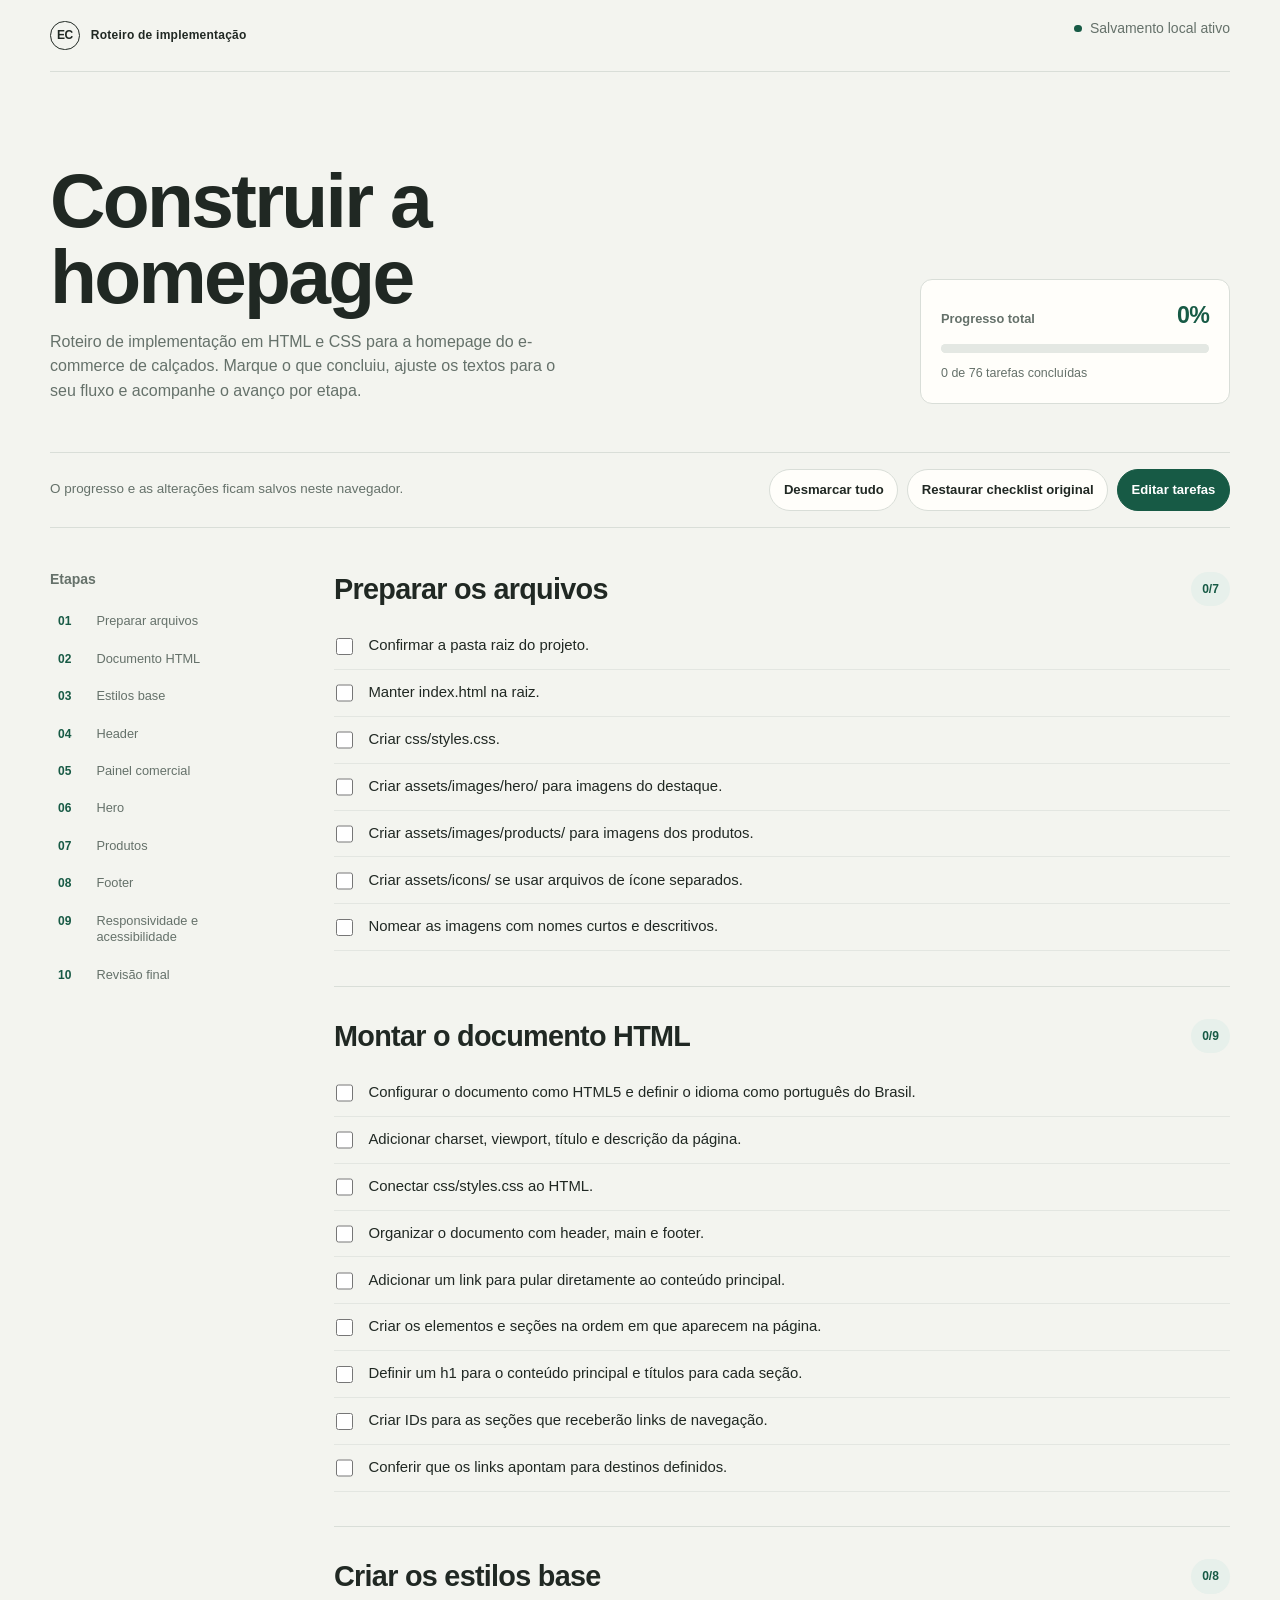
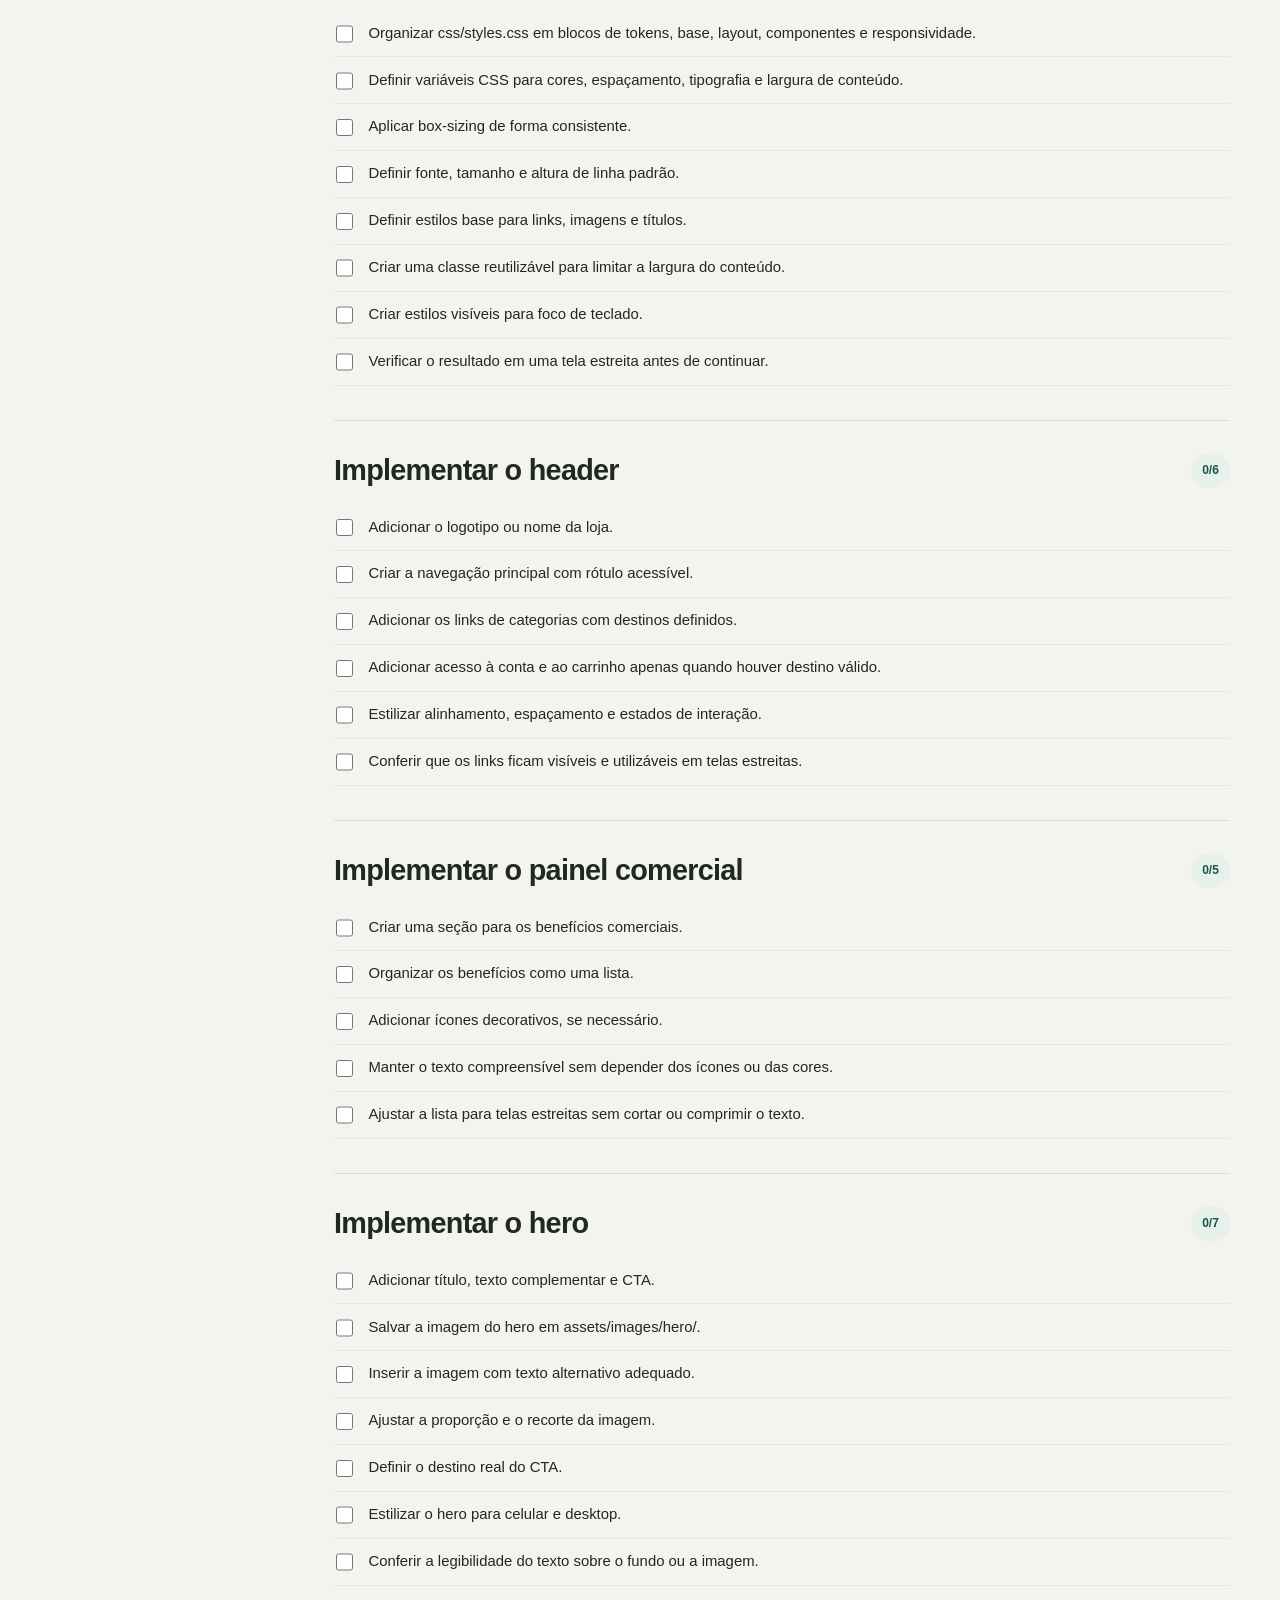
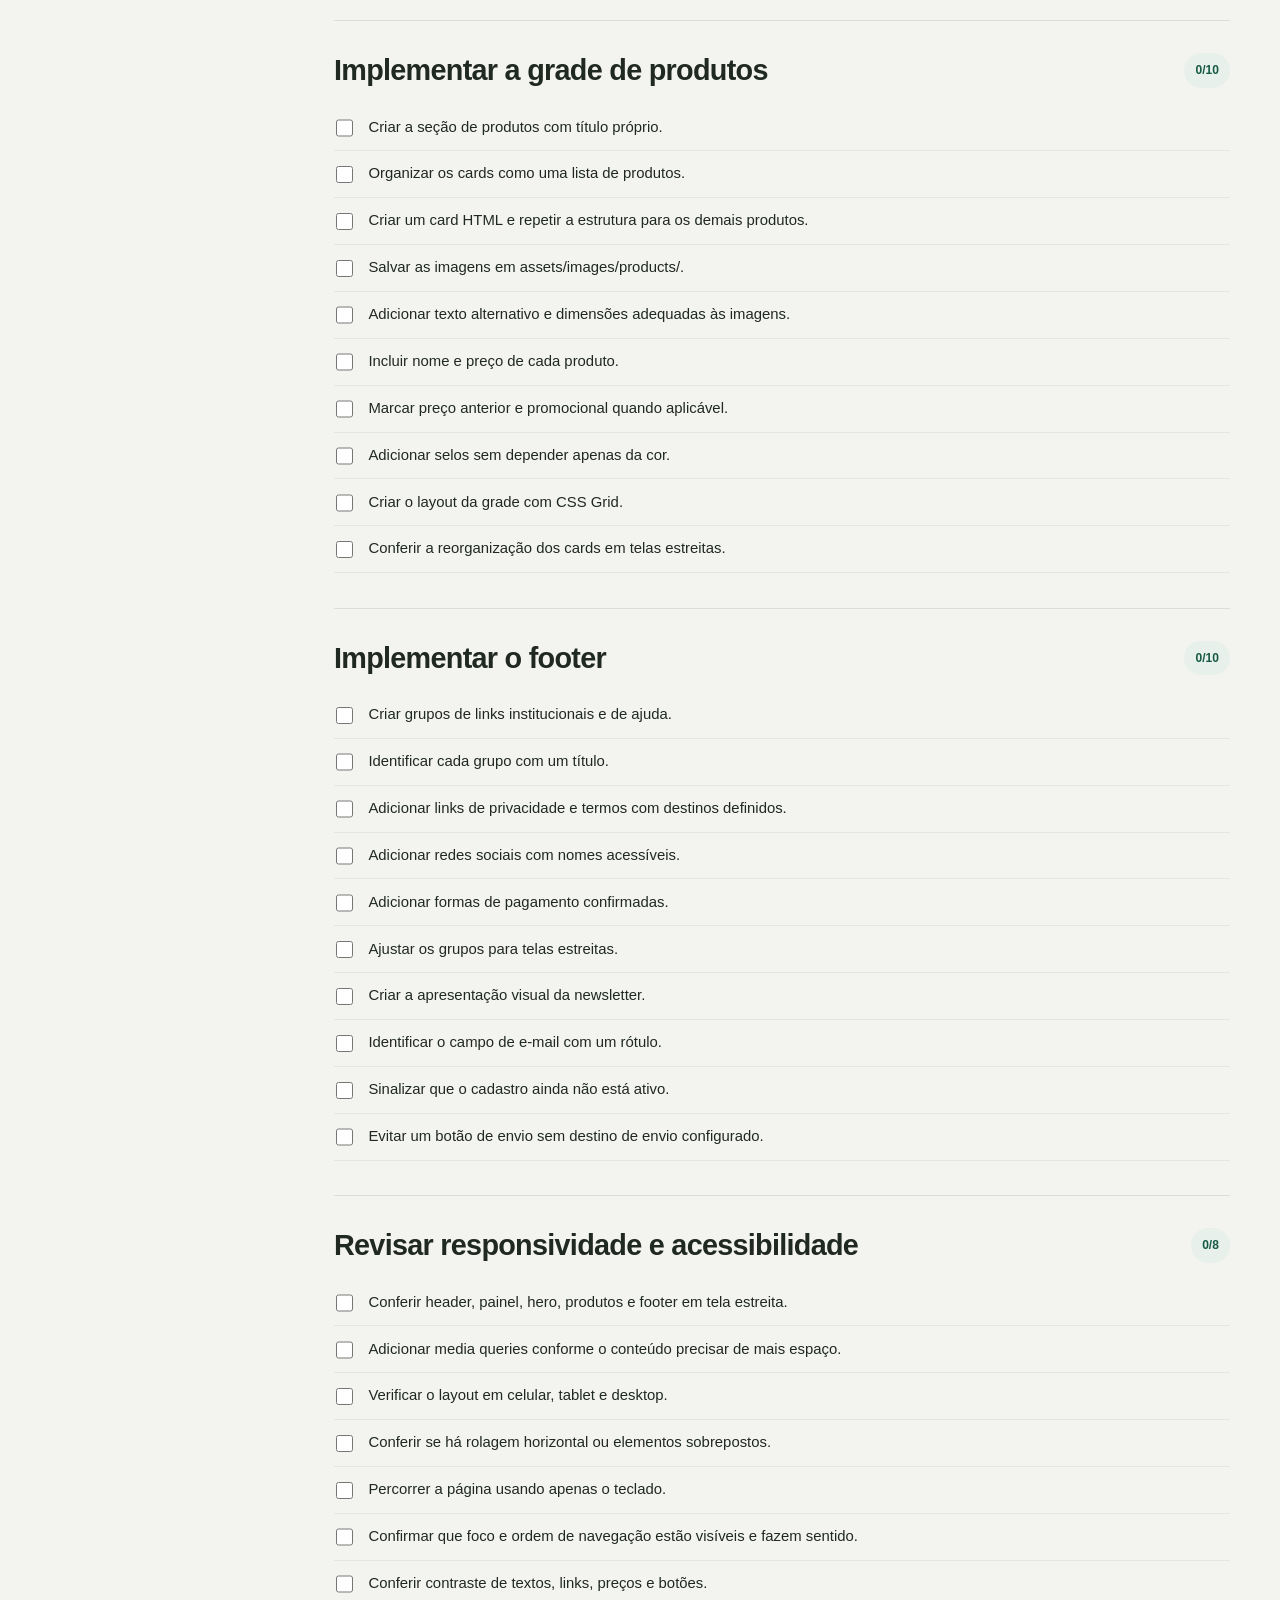
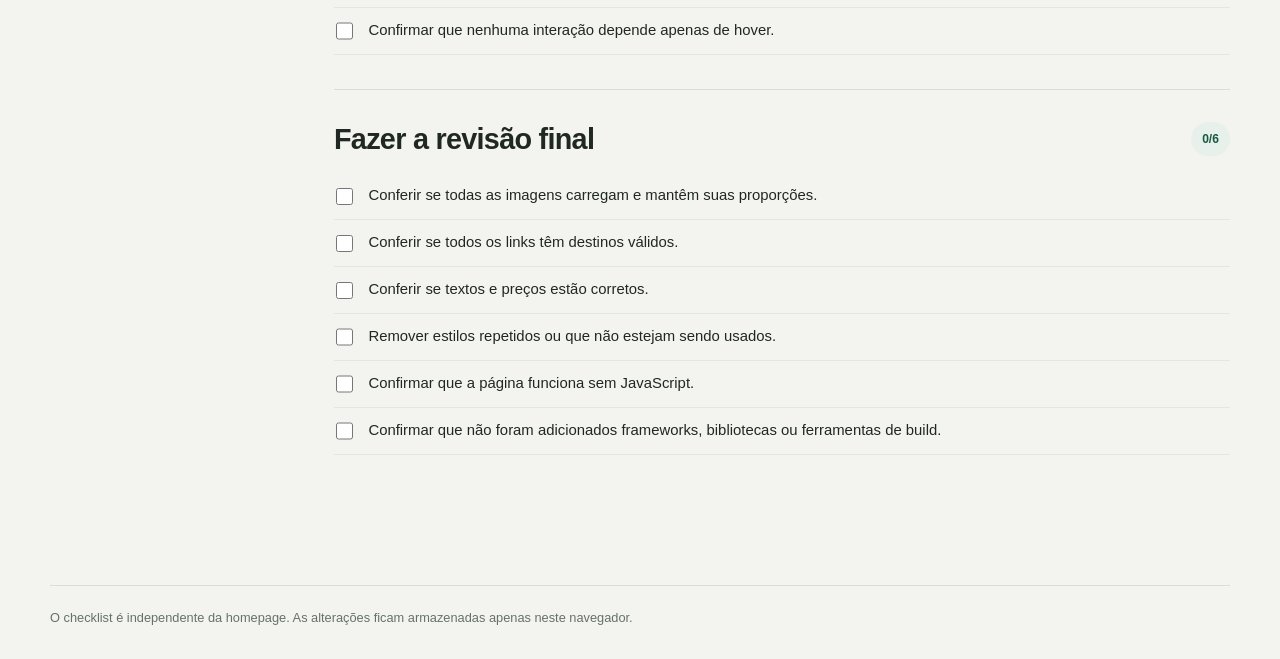
==== commit c6ea6778: "feat: Adiciona reset.css e reorganiza pasta de css, ajustando o caminho dos arquivos HTML" ====
--- a/checklist-homepage.html
+++ b/checklist-homepage.html
@@ -757,7 +757,7 @@
             <ol class="task-list">
               <li class="task-item" data-task-id="01-01"><input class="task-checkbox" type="checkbox" id="task-01-01"><label class="task-label" for="task-01-01"><span class="task-copy">Confirmar a pasta raiz do projeto.</span></label><button class="remove-task" type="button" hidden>Remover</button></li>
               <li class="task-item" data-task-id="01-02"><input class="task-checkbox" type="checkbox" id="task-01-02"><label class="task-label" for="task-01-02"><span class="task-copy">Manter index.html na raiz.</span></label><button class="remove-task" type="button" hidden>Remover</button></li>
-              <li class="task-item" data-task-id="01-03"><input class="task-checkbox" type="checkbox" id="task-01-03"><label class="task-label" for="task-01-03"><span class="task-copy">Criar styles.css na raiz.</span></label><button class="remove-task" type="button" hidden>Remover</button></li>
+              <li class="task-item" data-task-id="01-03"><input class="task-checkbox" type="checkbox" id="task-01-03"><label class="task-label" for="task-01-03"><span class="task-copy">Criar css/styles.css.</span></label><button class="remove-task" type="button" hidden>Remover</button></li>
               <li class="task-item" data-task-id="01-04"><input class="task-checkbox" type="checkbox" id="task-01-04"><label class="task-label" for="task-01-04"><span class="task-copy">Criar assets/images/hero/ para imagens do destaque.</span></label><button class="remove-task" type="button" hidden>Remover</button></li>
               <li class="task-item" data-task-id="01-05"><input class="task-checkbox" type="checkbox" id="task-01-05"><label class="task-label" for="task-01-05"><span class="task-copy">Criar assets/images/products/ para imagens dos produtos.</span></label><button class="remove-task" type="button" hidden>Remover</button></li>
               <li class="task-item" data-task-id="01-06"><input class="task-checkbox" type="checkbox" id="task-01-06"><label class="task-label" for="task-01-06"><span class="task-copy">Criar assets/icons/ se usar arquivos de ícone separados.</span></label><button class="remove-task" type="button" hidden>Remover</button></li>
@@ -775,7 +775,7 @@
             <ol class="task-list">
               <li class="task-item" data-task-id="02-01"><input class="task-checkbox" type="checkbox" id="task-02-01"><label class="task-label" for="task-02-01"><span class="task-copy">Configurar o documento como HTML5 e definir o idioma como português do Brasil.</span></label><button class="remove-task" type="button" hidden>Remover</button></li>
               <li class="task-item" data-task-id="02-02"><input class="task-checkbox" type="checkbox" id="task-02-02"><label class="task-label" for="task-02-02"><span class="task-copy">Adicionar charset, viewport, título e descrição da página.</span></label><button class="remove-task" type="button" hidden>Remover</button></li>
-              <li class="task-item" data-task-id="02-03"><input class="task-checkbox" type="checkbox" id="task-02-03"><label class="task-label" for="task-02-03"><span class="task-copy">Conectar styles.css ao HTML.</span></label><button class="remove-task" type="button" hidden>Remover</button></li>
+              <li class="task-item" data-task-id="02-03"><input class="task-checkbox" type="checkbox" id="task-02-03"><label class="task-label" for="task-02-03"><span class="task-copy">Conectar css/styles.css ao HTML.</span></label><button class="remove-task" type="button" hidden>Remover</button></li>
               <li class="task-item" data-task-id="02-04"><input class="task-checkbox" type="checkbox" id="task-02-04"><label class="task-label" for="task-02-04"><span class="task-copy">Organizar o documento com header, main e footer.</span></label><button class="remove-task" type="button" hidden>Remover</button></li>
               <li class="task-item" data-task-id="02-05"><input class="task-checkbox" type="checkbox" id="task-02-05"><label class="task-label" for="task-02-05"><span class="task-copy">Adicionar um link para pular diretamente ao conteúdo principal.</span></label><button class="remove-task" type="button" hidden>Remover</button></li>
               <li class="task-item" data-task-id="02-06"><input class="task-checkbox" type="checkbox" id="task-02-06"><label class="task-label" for="task-02-06"><span class="task-copy">Criar os elementos e seções na ordem em que aparecem na página.</span></label><button class="remove-task" type="button" hidden>Remover</button></li>
@@ -793,7 +793,7 @@
               <span class="stage-count" data-stage-count>0/8</span>
             </div>
             <ol class="task-list">
-              <li class="task-item" data-task-id="03-01"><input class="task-checkbox" type="checkbox" id="task-03-01"><label class="task-label" for="task-03-01"><span class="task-copy">Organizar styles.css em blocos de tokens, base, layout, componentes e responsividade.</span></label><button class="remove-task" type="button" hidden>Remover</button></li>
+              <li class="task-item" data-task-id="03-01"><input class="task-checkbox" type="checkbox" id="task-03-01"><label class="task-label" for="task-03-01"><span class="task-copy">Organizar css/styles.css em blocos de tokens, base, layout, componentes e responsividade.</span></label><button class="remove-task" type="button" hidden>Remover</button></li>
               <li class="task-item" data-task-id="03-02"><input class="task-checkbox" type="checkbox" id="task-03-02"><label class="task-label" for="task-03-02"><span class="task-copy">Definir variáveis CSS para cores, espaçamento, tipografia e largura de conteúdo.</span></label><button class="remove-task" type="button" hidden>Remover</button></li>
               <li class="task-item" data-task-id="03-03"><input class="task-checkbox" type="checkbox" id="task-03-03"><label class="task-label" for="task-03-03"><span class="task-copy">Aplicar box-sizing de forma consistente.</span></label><button class="remove-task" type="button" hidden>Remover</button></li>
               <li class="task-item" data-task-id="03-04"><input class="task-checkbox" type="checkbox" id="task-03-04"><label class="task-label" for="task-03-04"><span class="task-copy">Definir fonte, tamanho e altura de linha padrão.</span></label><button class="remove-task" type="button" hidden>Remover</button></li>
